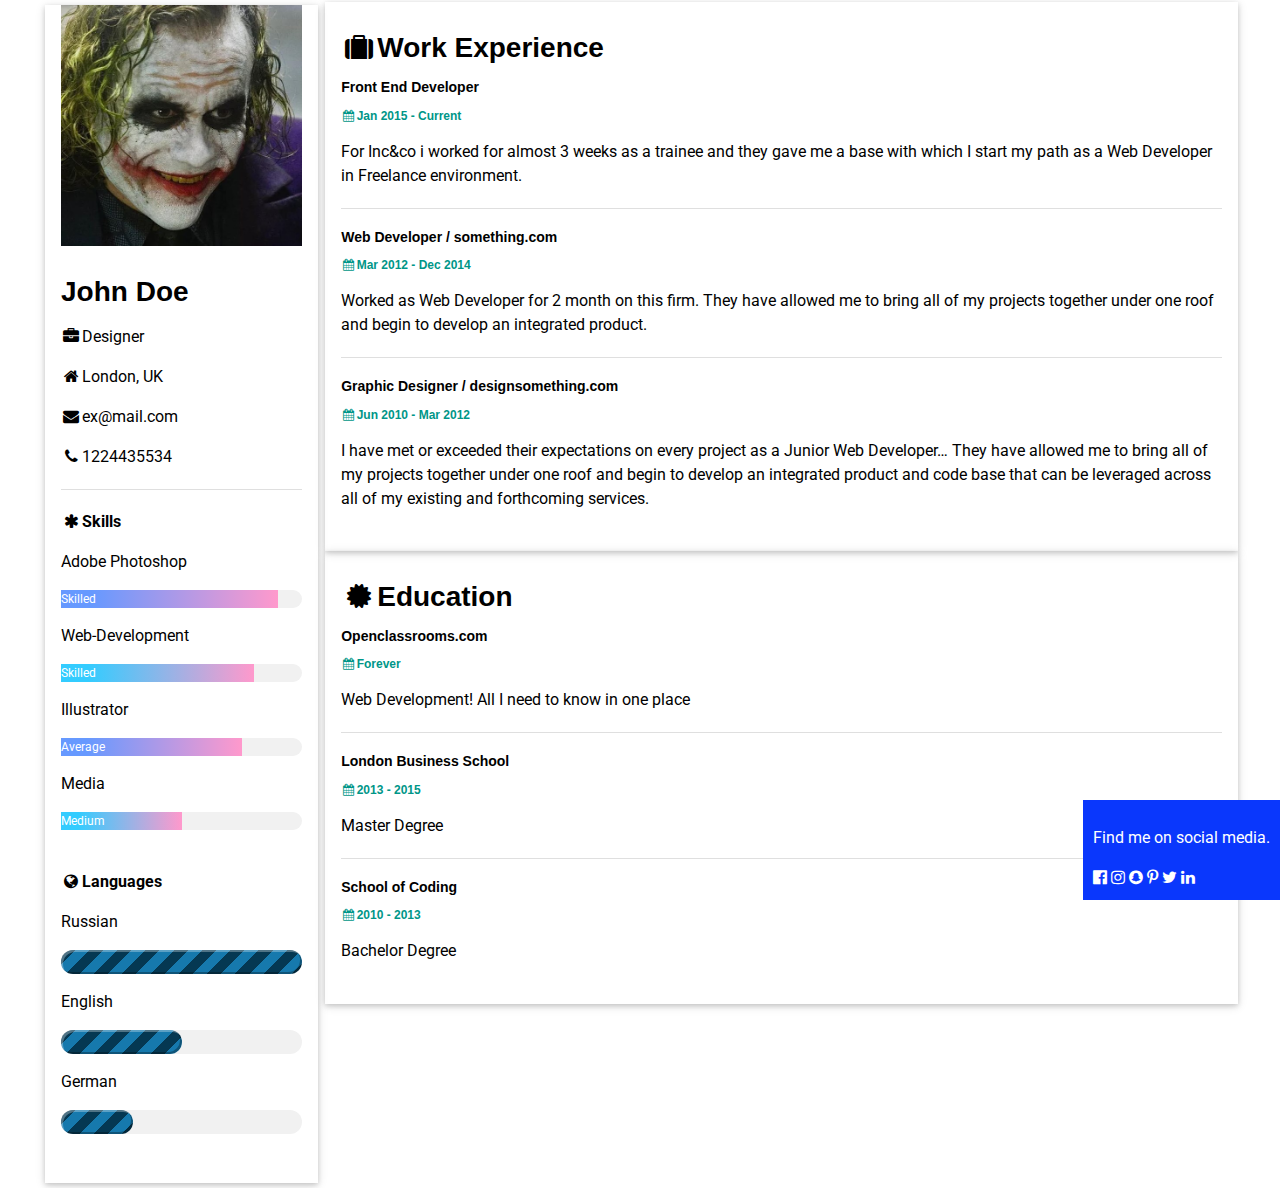
==== FirstPage.html @ 650e550b "222" ====
<!DOCTYPE html>
<html lang="en">
<html>
<head><title></title>
  <meta charset="UTF-8">
  <link href="https://fonts.googleapis.com/css?family=Roboto&display=swap" rel="stylesheet">    
  <link rel="stylesheet" href="Project3.css" type="text/css">
  <link rel="stylesheet" href="https://cdnjs.cloudflare.com/ajax/libs/font-awesome/4.7.0/css/font-awesome.min.css">
  <meta name="viewport" content="width=device-width, initial-scale=1">
</head>
<body class="Main-body">
  <section class="FiP-content">
    <div class="FiP-row-padding">
      <div class="FiP-third FiP-card">
        <article class="FiP-white">
          <div class="FiP-display-container">
            <img src="jokers-heathledger.jpg" alt="Avatar" class="FiP-image">
            <div class="FiP-display-bottomleft FiP-container">
              <h2>John Doe</h2>
            </div>
          </div>
          <div class="FiP-container">
            <p class="FiP-p"><i class="fa fa-briefcase fa-fw FiP-info"></i>Designer</p>
            <p class="FiP-p"><i class="fa fa-home fa-fw FiP-info"></i>London, UK</p>
            <p class="FiP-p"><i class="fa fa-envelope fa-fw FiP-info"></i>ex@mail.com</p>
            <p class="FiP-p"><i class="fa fa-phone fa-fw FiP-info"></i>1224435534</p>
            <hr>
            <p class="FiP-large"><b><i class="fa fa-asterisk fa-fw"></i>Skills</b></p>
            <p class="FiP-p">Adobe Photoshop</p>
            <div class="FiP-light-grey">
              <div class="FiP-container FiP-center1">Skilled</div>
            </div>
            <p class="FiP-p">Web-Development</p>
            <div class="FiP-light-grey">
              <div class="FiP-container FiP-center2">
                <div class="FiP-center FiP-text-white">Skilled</div>
              </div>
            </div>
            <p class="FiP-p">Illustrator</p>
            <div class="FiP-light-grey">
              <div class="FiP-container FiP-center3">Average</div>
            </div>
            <p class="FiP-p">Media</p>
            <div class="FiP-light-grey">
              <div class="FiP-container FiP-center4">Medium</div>
            </div>
            <br>
            <p class="FiP-p FiP-large FiP-text-theme"><b><i class="fa fa-globe fa-fw"></i>Languages</b></p>
            <p class="FiP-p">Russian</p>
            <div class="FiP-p FiP-light-grey">
              <div class="FiP-round-xlarge1"></div>
            </div>
            <p class="FiP-p">English</p>
            <div class="FiP-light-grey">
              <div class="FiP-round-xlarge2"></div>
            </div>
            <p class="FiP-p">German</p>
            <div class="FiP-light-grey">
              <div class="FiP-round-xlarge3"></div>
            </div>
            <br>
          </div>
        </article><br>
      </div>
      <article class="FiP-twothird">
        <div class="FiP-container FiP-card">
          <h2 class="FiP-text-grey "><i class="fa fa-suitcase fa-fw FiP-info"></i>Work Experience</h2>
          <div class="FiP-container">
            <h5 class="FiP-opacity"><b>Front End Developer</b></h5>
            <h6 class="FiP-text-teal"><i class="fa fa-calendar FiP-info"></i>Jan 2015 - <span class="FiP-tag">Current</span></h6>
            <p class="FiP-p">For Inc&co i worked for almost 3 weeks as a trainee and they gave me a base with which I start my path as a Web Developer in Freelance environment.</p>
            <hr>
          </div>
          <div class="FiP-container">
            <h5 class="FiP-opacity"><b>Web Developer / something.com</b></h5>
            <h6 class="FiP-text-teal"><i class="fa fa-calendar fa-fw FiP-info"></i>Mar 2012 - Dec 2014</h6>
            <p class="FiP-p">Worked as Web Developer for 2 month on this firm. They have allowed me to bring all of my projects together under one roof and begin to develop an integrated product.</p>
            <hr>
          </div>
          <div class="FiP-container">
            <h5 class="FiP-opacity"><b>Graphic Designer / designsomething.com</b></h5>
            <h6 class="FiP-text-teal"><i class="fa fa-calendar fa-fw FiP-info"></i>Jun 2010 - Mar 2012</h6>
            <p class="FiP-p">I have met or exceeded their expectations on every project as a Junior Web Developer… They have allowed me to bring all of my projects together under one roof and begin to develop an integrated product and code base that can be leveraged across all of my existing and forthcoming services.</p><br>
          </div>
        </div>
        <div class="FiP-container FiP-card FiP-white">
          <h2 class="FiP-text-grey"><i class="fa fa-certificate fa-fw FiP-info"></i>Education</h2>
          <div class="FiP-container">
            <h5 class="FiP-opacity"><b>Openclassrooms.com</b></h5>
            <h6 class="FiP-text-teal"><i class="fa fa-calendar fa-fw FiP-info"></i>Forever</h6>
            <p class="FiP-p">Web Development! All I need to know in one place</p>
            <hr>
          </div>
          <div class="FiP-container">
            <h5 class="FiP-opacity"><b>London Business School</b></h5>
            <h6 class="FiP-text-teal"><i class="fa fa-calendar fa-fw FiP-info"></i>2013 - 2015</h6>
            <p class="FiP-p">Master Degree</p>
            <hr>
          </div>
          <div class="FiP-container">
            <h5 class="FiP-opacity"><b>School of Coding</b></h5>
            <h6 class="FiP-text-teal"><i class="fa fa-calendar fa-fw FiP-info"></i>2010 - 2013</h6>
            <p class="FiP-p">Bachelor Degree</p><br>
          </div>
        </div>
      </article>
    </div>
  </section>
<footer class="FiP-SocialMedia" Id="FiP-BotSocial">
  
  <p class="FiP-p">Find me on social media.</p>
  <i class="fa fa-facebook-official FiP-hover-opacity"></i>
  <i class="fa fa-instagram FiP-hover-opacity"></i>
  <i class="fa fa-snapchat FiP-hover-opacity"></i>
  <i class="fa fa-pinterest-p FiP-hover-opacity"></i>
  <i class="fa fa-twitter FiP-hover-opacity"></i>
  <i class="fa fa-linkedin FiP-hover-opacity"></i>
  
</footer>
</body>
<script src="https://code.jquery.com/jquery-1.10.2.js" crossorigin="anonymous"></script>
<script type="text/javascript" src="Project3javascript.js"></script>
</html>
---- Project3.css ----
.Main-body {
  display: -webkit-box;
  display: -ms-flexbox;
  display: flex;
  font-family: 'Roboto', sans-serif;
  font-size: 1em;
  max-width: 1200px;
  height: 900px;
  margin: auto;
}

.StP-body {
  display: -webkit-box;
  display: -ms-flexbox;
  display: flex;
  font-family: 'Roboto', sans-serif;
  font-size: 1em;
  max-width: 1200px;
  max-height: 900px;
  height: auto;
  margin: auto;
}

.SeP-body {
  display: -webkit-box;
  display: -ms-flexbox;
  display: block;
  font-family: 'Roboto', sans-serif;
  font-size: 1em;
  max-width: 1200px;
  max-height: 900px;
  height: auto;
  margin: auto;
}

.FiP-twothird {
  margin: 2px;
  -webkit-box-shadow: 0 2px 5px 0 rgba(0, 0, 0, 0.16), 0 2px 10px 0 rgba(0, 0, 0, 0.12);
          box-shadow: 0 2px 5px 0 rgba(0, 0, 0, 0.16), 0 2px 10px 0 rgba(0, 0, 0, 0.12);
  -webkit-box-shadow: inherit;
          box-shadow: inherit;
  clear: both;
}

@-webkit-keyframes bouncy {
  0% {
    top: 0em;
  }
  40% {
    top: 0em;
  }
  43% {
    top: -0.9em;
  }
  46% {
    top: 0em;
  }
  48% {
    top: -0.4em;
  }
  50% {
    top: 0em;
  }
  100% {
    top: 0em;
  }
}

@keyframes bouncy {
  0% {
    top: 0em;
  }
  40% {
    top: 0em;
  }
  43% {
    top: -0.9em;
  }
  46% {
    top: 0em;
  }
  48% {
    top: -0.4em;
  }
  50% {
    top: 0em;
  }
  100% {
    top: 0em;
  }
}

#FirstPage {
  -webkit-animation-delay: 0.07s;
          animation-delay: 0.07s;
}

#SecondPage {
  -webkit-animation-delay: 0.14s;
          animation-delay: 0.14s;
}

#ThirdPage {
  -webkit-animation-delay: 0.21s;
          animation-delay: 0.21s;
}

#FourthPage {
  -webkit-animation-delay: 0.28s;
          animation-delay: 0.28s;
}

.StP-Bouncy {
  -webkit-animation: bouncy 5s infinite linear;
          animation: bouncy 5s infinite linear;
  position: relative;
}

.FiP-third {
  margin: 5px;
  -webkit-box-shadow: 0 2px 5px 0 rgba(0, 0, 0, 0.16), 0 2px 10px 0 rgba(0, 0, 0, 0.12);
          box-shadow: 0 2px 5px 0 rgba(0, 0, 0, 0.16), 0 2px 10px 0 rgba(0, 0, 0, 0.12);
  padding: 0 8px;
  float: left;
  width: auto;
  -webkit-box-shadow: inherit;
          box-shadow: inherit;
  color: #000;
  line-height: 1.5;
}

.FiP-info {
  width: 1.28571429em;
  text-align: center;
  display: inline-block;
  text-rendering: auto;
  -webkit-font-smoothing: antialiased;
}

.FiP-row-padding {
  display: -webkit-box;
  display: -ms-flexbox;
  display: flex;
}

.FiP-p {
  display: block;
  -webkit-margin-before: 1em;
          margin-block-start: 1em;
  -webkit-margin-after: 1em;
          margin-block-end: 1em;
  -webkit-margin-start: 0px;
          margin-inline-start: 0px;
  -webkit-margin-end: 0px;
          margin-inline-end: 0px;
}

.FiP-text-teal {
  color: #009688;
}

.FiP-light-grey {
  color: #000;
  background-color: #f1f1f1;
  font-size: 12px;
  border-radius: 16px;
}

.FiP-center1 {
  width: 90%;
  color: #fff;
  background: -webkit-gradient(linear, left top, right top, color-stop(14%, #6699ff), to(#ff99cc));
  background: linear-gradient(to right, #6699ff 14%, #ff99cc 100%);
}

.FiP-center2 {
  width: 80%;
  color: #fff;
  background: -webkit-gradient(linear, left top, right top, color-stop(14%, #33ccff), to(#ff99cc));
  background: linear-gradient(to right, #33ccff 14%, #ff99cc 100%);
}

.FiP-center3 {
  width: 75%;
  color: #fff;
  background: -webkit-gradient(linear, left top, right top, color-stop(14%, #6699ff), to(#ff99cc));
  background: linear-gradient(to right, #6699ff 14%, #ff99cc 100%);
}

.FiP-center4 {
  width: 50%;
  color: #fff;
  background: -webkit-gradient(linear, left top, right top, color-stop(14%, #33ccff), to(#ff99cc));
  background: linear-gradient(to right, #33ccff 14%, #ff99cc 100%);
}

span.FiP-Burger {
  font-size: 30px;
  cursor: pointer;
}

.FiP-round-xlarge1 {
  height: 24px;
  width: 100%;
  border-radius: 16px;
  -webkit-user-select: none;
  -moz-user-select: none;
  -ms-user-select: none;
  user-select: none;
  background: #053852 repeating-linear-gradient(135deg, #053852, #053852 10px, #1679ad 10px, #1679ad 20px, #053852 20px);
  -webkit-box-shadow: inset -2px -2px rgba(0, 0, 0, 0.3), inset 2px 2px rgba(255, 255, 255, 0.3);
  box-shadow: inset -2px -2px rgba(0, 0, 0, 0.3), inset 2px 2px rgba(255, 255, 255, 0.3);
  -webkit-transition: background-position 999999s, color 999999s, text-shadow 999999s;
  transition: background-position 999999s, color 999999s, text-shadow 999999s;
}

.FiP-round-xlarge1:enabled, .FiP-round-xlarge1:hover {
  text-shadow: #0175b1 -1px 1px, #0175b1 1px 1px, #0175b1 1px -1px, #0175b1 -1px -1px;
  background: #0175b1 repeating-linear-gradient(135deg, #0175b1, #0175b1 10px, #8fd2f5 10px, #8fd2f5 20px, #0175b1 20px) repeat;
  background-size: 1000% 100%;
}

.FiP-round-xlarge2 {
  height: 24px;
  width: 50%;
  border-radius: 16px;
  -webkit-user-select: none;
  -moz-user-select: none;
  -ms-user-select: none;
  user-select: none;
  background: #053852 repeating-linear-gradient(135deg, #053852, #053852 10px, #1679ad 10px, #1679ad 20px, #053852 20px);
  -webkit-box-shadow: inset -2px -2px rgba(0, 0, 0, 0.3), inset 2px 2px rgba(255, 255, 255, 0.3);
  box-shadow: inset -2px -2px rgba(0, 0, 0, 0.3), inset 2px 2px rgba(255, 255, 255, 0.3);
  -webkit-transition: background-position 999999s, color 999999s, text-shadow 999999s;
  transition: background-position 999999s, color 999999s, text-shadow 999999s;
}

.FiP-round-xlarge2:hover {
  text-shadow: #0175b1 -1px 1px, #0175b1 1px 1px, #0175b1 1px -1px, #0175b1 -1px -1px;
  background: #0175b1 repeating-linear-gradient(135deg, #0175b1, #0175b1 10px, #8fd2f5 10px, #8fd2f5 20px, #0175b1 20px) repeat;
  background-size: 1000% 100%;
}

.FiP-round-xlarge3 {
  height: 24px;
  width: 30%;
  border-radius: 16px;
  -webkit-user-select: none;
  -moz-user-select: none;
  -ms-user-select: none;
  user-select: none;
  background: #053852 repeating-linear-gradient(135deg, #053852, #053852 10px, #1679ad 10px, #1679ad 20px, #053852 20px);
  -webkit-box-shadow: inset -2px -2px rgba(0, 0, 0, 0.3), inset 2px 2px rgba(255, 255, 255, 0.3);
  box-shadow: inset -2px -2px rgba(0, 0, 0, 0.3), inset 2px 2px rgba(255, 255, 255, 0.3);
  -webkit-transition: background-position 999999s, color 999999s, text-shadow 999999s;
  transition: background-position 999999s, color 999999s, text-shadow 999999s;
}

.FiP-round-xlarge3:hover {
  text-shadow: #0175b1 -1px 1px, #0175b1 1px 1px, #0175b1 1px -1px, #0175b1 -1px -1px;
  background: #0175b1 repeating-linear-gradient(135deg, #0175b1, #0175b1 10px, #8fd2f5 10px, #8fd2f5 20px, #0175b1 20px) repeat;
  background-size: 1000% 100%;
}

.FiP-card {
  padding: 0.01em 16px;
  -webkit-box-shadow: 0 2px 5px 0 rgba(0, 0, 0, 0.16), 0 2px 10px 0 rgba(0, 0, 0, 0.12);
          box-shadow: 0 2px 5px 0 rgba(0, 0, 0, 0.16), 0 2px 10px 0 rgba(0, 0, 0, 0.12);
}

.FiP-image {
  width: 100%;
  vertical-align: middle;
  border-style: none;
  -webkit-box-sizing: inherit;
          box-sizing: inherit;
  color: #757575;
}

.FiP-SocialMedia {
  color: #fff;
  background-color: #0a37fc;
  -webkit-box-sizing: inherit;
          box-sizing: inherit;
  position: fixed;
  right: 0;
  bottom: 0;
  padding: 10px;
}

@-webkit-keyframes bouncing {
  0% {
    bottom: 0;
    -webkit-box-shadow: 0 0 5px rgba(0, 0, 0, 0.5);
    box-shadow: 0 0 5px rgba(0, 0, 0, 0.5);
  }
  100% {
    bottom: 50px;
    -webkit-box-shadow: 0 50px 50px rgba(0, 0, 0, 0.1);
    box-shadow: 0 50px 50px rgba(0, 0, 0, 0.1);
  }
}

@keyframes bouncing {
  0% {
    bottom: 0;
    -webkit-box-shadow: 0 0 5px rgba(0, 0, 0, 0.5);
    box-shadow: 0 0 5px rgba(0, 0, 0, 0.5);
  }
  100% {
    bottom: 50px;
    -webkit-box-shadow: 0 50px 50px rgba(0, 0, 0, 0.1);
    box-shadow: 0 50px 50px rgba(0, 0, 0, 0.1);
  }
}

a.StP-Button2 {
  position: relative;
  display: inline-block;
  font-size: 100%;
  font-weight: 700;
  color: #fff;
  text-shadow: #053852 -1px 1px, #053852 1px 1px, #053852 1px -1px, #053852 -1px -1px;
  text-decoration: none;
  -webkit-user-select: none;
  -moz-user-select: none;
  -ms-user-select: none;
  user-select: none;
  padding: .3em .7em;
  outline: none;
  border-radius: 7px;
  background: #053852 repeating-linear-gradient(135deg, #053852, #053852 10px, #1679ad 10px, #1679ad 20px, #053852 20px);
  -webkit-box-shadow: inset -2px -2px rgba(0, 0, 0, 0.3), inset 2px 2px rgba(255, 255, 255, 0.3);
  box-shadow: inset -2px -2px rgba(0, 0, 0, 0.3), inset 2px 2px rgba(255, 255, 255, 0.3);
  -webkit-transition: background-position 999999s, color 999999s, text-shadow 999999s;
  transition: background-position 999999s, color 999999s, text-shadow 999999s;
}

a.StP-Button2:hover, a.StP-Button2:focus {
  text-shadow: #0175b1 -1px 1px, #0175b1 1px 1px, #0175b1 1px -1px, #0175b1 -1px -1px;
  background: #0175b1 repeating-linear-gradient(135deg, #0175b1, #0175b1 10px, #8fd2f5 10px, #8fd2f5 20px, #0175b1 20px) no-repeat;
  background-size: 1000% 100%;
}

a.StP-Button2:hover {
  background-position: 0 0;
}

a.StP-Button2:focus {
  color: rgba(255, 255, 255, 0);
  text-shadow: rgba(1, 117, 177, 0) -1px 1px, rgba(1, 117, 177, 0) 1px 1px, rgba(1, 117, 177, 0) 1px -1px, rgba(1, 117, 177, 0) -1px -1px;
  background-position: 900% 0;
  -webkit-transition: background-position linear 600s, color .5s, text-shadow .5s;
  transition: background-position linear 600s, color .5s, text-shadow .5s;
}

a.StP-Button2:after {
  content: "Loading\2026";
  position: absolute;
  top: 0;
  left: 0;
  padding: .3em .7em;
  color: rgba(0, 0, 0, 0);
  text-shadow: none;
  -webkit-transition: 999999s;
  transition: 999999s;
}

a.StP-Button2:focus:after {
  color: #fff;
  text-shadow: #0175b1 -1px 1px, #0175b1 1px 1px, #0175b1 1px -1px, #0175b1 -1px -1px;
  -webkit-transition: .5s;
  transition: .5s;
}

.StP-SocialMedia {
  color: white;
}

.fa .StP-SocialMedia {
  color: white;
  background-color: white;
}

i.fa.StP-SocialMedia {
  padding-right: 10px;
  margin-left: 10px;
}

iframe.StP-IFrame {
  height: 100%;
  width: 100%;
  display: -webkit-box;
  display: -ms-flexbox;
  display: flex;
  margin: 0;
}

.StP-Iframesection {
  height: 100vh;
  -webkit-box-flex: 1;
      -ms-flex: 1;
          flex: 1;
}

.StP-ButtonNav {
  display: inline-block;
  padding: 0.7em 1.4em;
  margin: 0 0.3em 0.3em 0;
  border-radius: 0.15em;
  -webkit-box-sizing: border-box;
          box-sizing: border-box;
  text-decoration: none;
  font-family: 'Roboto',sans-serif;
  text-transform: uppercase;
  font-weight: 300;
  color: #FFFFFF;
  background-color: #3369ff;
  text-align: center;
  -webkit-box-shadow: inset 0 -0.6em 0 -0.35em rgba(0, 0, 0, 0.17);
          box-shadow: inset 0 -0.6em 0 -0.35em rgba(0, 0, 0, 0.17);
  text-align: center;
  position: relative;
}

.StP-ButtonNav:hover {
  background-color: green;
}

.StP-ButtonNav:hover a {
  display: block;
  color: black;
  text-align: center;
  padding: 14px 16px;
  text-decoration: none;
  margin: 0.4em auto;
}

.StP-ButtonNav:hover a:hover {
  background-color: #eceaea;
}

.StP-ButtonNav:hover a:active {
  top: 0;
}

.selectedbutton {
  background-color: green;
  font-size: 3rem;
  cursor: pointer;
  padding: 1.85rem 3rem;
  border-radius: 10rem;
  -webkit-transform: scale(1);
          transform: scale(1);
}

.selectedbutton:hover {
  -webkit-transform: scale(1.15);
          transform: scale(1.15);
}

.StP-Sidenav {
  height: 100%;
  width: 250px;
  position: fixed;
  z-index: 1;
  top: 0;
  left: -250px;
  background-color: #111;
  overflow-x: hidden;
  -webkit-transition: 0.5s;
  transition: 0.5s;
  padding-top: 60px;
}

.StP-Sidenav a {
  padding: 8px 8px 8px 32px;
  text-decoration: none;
  font-size: 25px;
  color: #ffffff;
  display: block;
  -webkit-transition: 0.3s;
  transition: 0.3s;
}

.StP-Sidenav a a:hover {
  color: #ffffff;
}

.StP-CloseBtn {
  position: absolute;
  top: 0;
  right: 25px;
  font-size: 36px;
  margin-left: 50px;
}

.FiP-CloseBtn {
  position: absolute;
  bottom: 150px;
  font-size: 36px;
  margin-left: 50px;
}

input[type=text], input[type=email], select, textarea {
  width: 100%;
  padding: 12px;
  border: 1px solid #ccc;
  border-radius: 4px;
  -webkit-box-sizing: border-box;
  box-sizing: border-box;
  margin-top: 6px;
  margin-bottom: 16px;
  resize: vertical;
}

input[type=submit] {
  background-color: #4CAF50;
  color: white;
  padding: 12px 20px;
  border: none;
  border-radius: 4px;
  cursor: pointer;
}

input[type=submit]:hover {
  background-color: #45a049;
}

#ThP-Container {
  border-radius: 5px;
  background-color: #f2f2f2;
  padding: 20px;
}

hr {
  border: 0;
  border-top: 1px solid #eee;
  margin: 20px 0;
}

.SeP-image {
  width: 143%;
  height: 460px;
}

img {
  vertical-align: middle;
}

a {
  color: inherit;
}

@media (max-width: 450px) {
  .FiP-image {
    width: 100%;
    height: auto;
  }
}

.Fhp-work-body {
  position: absolute;
  top: 0;
  bottom: 0;
  margin: auto;
  width: 100%;
  text-align: center;
  height: 30px;
  font-size: 17px;
  font-weight: 500;
}

.FhP-hover {
  transition: all .3s linear;
  -webkit-transition: all .3s linear;
  -moz-transition: all .3s linear;
  -o-transition: all .3s linear;
}

p {
  display: block;
  -webkit-margin-before: 1em;
          margin-block-start: 1em;
  -webkit-margin-after: 1em;
          margin-block-end: 1em;
  -webkit-margin-start: 0px;
          margin-inline-start: 0px;
  -webkit-margin-end: 0px;
          margin-inline-end: 0px;
}

#portfolio {
  padding: 100px 0px;
  background: #f4faff;
}

#portfolio h3 {
  text-align: center;
  font-size: 40px;
  color: #091520;
  font-weight: 500;
  margin-bottom: 60px;
}

#portfolio h3 span {
  color: #7e6cff;
  font-weight: 300;
  letter-spacing: -5px;
  margin-right: 20px;
  display: inline-block;
  transition: none;
  -webkit-transition: none;
  -moz-transition: none;
  -o-transition: none;
}

#portfolio h3 a {
  color: #fff;
  background: #091520;
  border: 0;
  text-transform: uppercase;
  padding: 17px 29px;
  font-size: 14px;
  cursor: pointer;
  letter-spacing: 0.9px;
  margin-top: 18px;
  display: inline-block;
  font-weight: 300;
  margin-left: 29px;
  position: Relative;
  top: -8px;
}

#portfolio h3 a:hover {
  background: #3a3a3a;
}

#portfolio .items {
  font-size: 0;
}

#portfolio .items .work-item {
  display: inline-block;
  width: 25%;
  margin-bottom: 20px;
}

#portfolio .items .work-item .FhP-work-body {
  padding: 10px;
}

#portfolio .items .work-item .FhP-work-body .title {
  font-size: 24px;
  color: #08141f;
}

#portfolio .items .work-item .FhP-work-body .title span {
  background: #25459a;
  height: 2px;
  width: 18px;
  display: inline-block;
  position: relative;
  top: 1px;
}

#portfolio .items .work-item .FhP-work-body .image {
  background: #f7f7f7;
  width: 100%;
  height: 292px;
  position: relative;
  overflow: hidden;
}

#portfolio .items .work-item .FhP-work-body .image img {
  position: absolute;
  max-height: 100%;
  max-width: 100%;
  left: 0px;
  right: -50px;
  margin: auto;
  top: 0px;
  bottom: 0px;
  z-index: 0;
  width: auto;
}

#portfolio .items .work-item .FhP-work-body .image .hover {
  position: absolute;
  width: 100%;
  height: 100%;
  background: rgba(19, 28, 144, 0.85);
  color: #fff;
  opacity: 0;
}

#portfolio .items .work-item .FhP-work-body .image:hover .hover {
  opacity: 1;
}

#portfolio .items .work-item .FhP-work-body .image .hover .link {
  position: absolute;
  top: 0;
  bottom: 0;
  margin: auto;
  width: 100%;
  text-align: center;
  height: 30px;
  font-size: 17px;
  font-weight: 500;
}

#portfolio .items .work-item .FhP-work-body .image.mobile img {
  right: 0;
  max-height: 85%;
}

#portfolio .items .work-item .FhP-work-body .image.tablet img {
  right: 0;
  max-height: 85%;
  max-width: 92%;
}

#portfolio .more {
  color: #7e6cff;
  background: #fff;
  border: 0;
  text-transform: uppercase;
  padding: 17px 29px;
  font-size: 14px;
  cursor: pointer;
  letter-spacing: 0.9px;
  margin-top: 18px;
  display: inline-block;
  -webkit-box-shadow: 16px 15px 60px -5px #c5c5c5;
  box-shadow: 16px 15px 60px -5px #c5c5c5;
  margin: auto;
  display: block;
  margin-top: 44px;
}

#portfolio .more:hover {
  background: #fafafa;
}

#portfolio .items .work-item.cartoonz .FhP-work-body span {
  background: #fa0004;
}

#portfolio .items .work-item.cartoonz .FhP-work-body .image {
  background: #182833;
}

#portfolio .items .work-item.cartoonz .FhP-work-body .image .hover {
  background: rgba(19, 19, 19, 0.85);
}

#portfolio .items .work-item.kingston .FhP-work-body span {
  background: #ed7202;
}

#portfolio .items .work-item.kingston .FhP-work-body .image {
  background: #ffffff;
}

#portfolio .items .work-item.kingston .FhP-work-body .image .hover {
  background: rgba(233, 166, 20, 0.85);
}

#portfolio .items .work-item.angel .FhP-work-body span {
  background: #005c9e;
}

#portfolio .items .work-item.angel .FhP-work-body .image {
  background: #ffffff;
}

#portfolio .items .work-item.angel .FhP-work-body .image .hover {
  background: rgba(0, 92, 158, 0.85);
}

#portfolio .items .work-item.futwiz .FhP-work-body span {
  background: #8bbe0b;
}

#portfolio .items .work-item.futwiz .FhP-work-body .image {
  background: #1a1717;
}

#portfolio .items .work-item.futwiz .FhP-work-body .image .hover {
  background: rgba(139, 190, 11, 0.85);
}

#portfolio .items .work-item.tag .FhP-work-body span {
  background: #f42e8e;
}

#portfolio .items .work-item.tag .FhP-work-body .image {
  background: #272727;
}

#portfolio .items .work-item.tag .FhP-work-body .image .hover {
  background: rgba(244, 46, 142, 0.85);
}

#portfolio .items .work-item.modelshop .FhP-work-body span {
  background: #26d8bf;
}

#portfolio .items .work-item.modelshop .FhP-work-body .image {
  background: #111527;
}

#portfolio .items .work-item.modelshop .FhP-work-body .image .hover {
  background: rgba(38, 216, 191, 0.85);
}

#portfolio .items .work-item.inovo .FhP-work-body span {
  background: #26d8bf;
}

#portfolio .items .work-item.inovo .FhP-work-body .image {
  background: #e7e7e7;
}

#portfolio .items .work-item.sh .FhP-work-body span {
  background: #F5A422;
}

#portfolio .items .work-item.sh .FhP-work-body .image {
  background: #edf4f9;
}

#portfolio .items .work-item.sh .FhP-work-body .image .hover {
  background: rgba(245, 164, 34, 0.85);
}

#portfolio .items .work-item.taj .FhP-work-body span {
  background: #e5151b;
}

#portfolio .items .work-item.taj .FhP-work-body .image {
  background: #fff;
}

#portfolio .items .work-item.taj .FhP-work-body .image .hover {
  background: rgba(229, 21, 27, 0.85);
}

#portfolio .items .work-item.certes .FhP-work-body span {
  background: #106c92;
}

#portfolio .items .work-item.certes .FhP-work-body .image {
  background: #fff;
}

#portfolio .items .work-item.certes .FhP-work-body .image .hover {
  background: rgba(16, 108, 146, 0.85);
}

#portfolio .items .work-item.pp .FhP-work-body span {
  background: #7D1228;
}

#portfolio .items .work-item.pp .FhP-work-body .image {
  background: #e4dcd2;
}

#portfolio .items .work-item.pp .FhP-work-body .image .hover {
  background: rgba(125, 18, 40, 0.85);
}

#portfolio .items .work-item.pyramid .FhP-work-body span {
  background: #00ADEF;
}

#portfolio .items .work-item.pyramid .FhP-work-body .image {
  background: #fff;
}

#portfolio .items .work-item.pyramid .FhP-work-body .image .hover {
  background: rgba(0, 173, 239, 0.85);
}

#portfolio .items .work-item.garden .FhP-work-body span {
  background: #136A2F;
}

#portfolio .items .work-item.garden .FhP-work-body .image {
  background: #b1b1b1;
}

#portfolio .items .work-item.garden .FhP-work-body .image .hover {
  background: rgba(19, 106, 47, 0.85);
}

#portfolio .items .work-item.pc .FhP-work-body span {
  background: #FE575C;
}

#portfolio .items .work-item.pc .FhP-work-body .image {
  background: #fff;
}

#portfolio .items .work-item.pc .FhP-work-body .image .hover {
  background: rgba(254, 87, 92, 0.85);
}

#portfolio .items .work-item.carshield .FhP-work-body span {
  background: #55BE69;
}

#portfolio .items .work-item.carshield .FhP-work-body .image {
  background: #fff;
}

#portfolio .items .work-item.carshield .FhP-work-body .image .hover {
  background: rgba(85, 190, 105, 0.85);
}

#portfolio .items .work-item.nmible .FhP-work-body span {
  background: #1da782;
}

#portfolio .items .work-item.nmible .FhP-work-body .image {
  background: #e8fafc;
}

#portfolio .items .work-item.nmible .FhP-work-body .image .hover {
  background: rgba(31, 153, 111, 0.85);
}

#portfolio .items .work-item.idol .FhP-work-body span {
  background: #562576;
}

#portfolio .items .work-item.idol .FhP-work-body .image {
  background: #f5f5ff;
}

#portfolio .items .work-item.idol .FhP-work-body .image .hover {
  background: rgba(59, 19, 87, 0.85);
}

#portfolio .items .work-item.givaway .FhP-work-body span {
  background: #000;
}

#portfolio .items .work-item.givaway .FhP-work-body .image {
  background: #f9f9f9;
}

#portfolio .items .work-item.givaway .FhP-work-body .image .hover {
  background: rgba(0, 0, 0, 0.75);
}

#portfolio .items .work-item.mis .FhP-work-body span {
  background: #f0e011;
}

#portfolio .items .work-item.mis .FhP-work-body .image {
  background: #f9f9f9;
}

#portfolio .items .work-item.mis .FhP-work-body .image .hover {
  background: rgba(0, 12, 42, 0.68);
}

.wrap {
  width: 95%;
  max-width: 1250px;
  margin: auto;
}

@media (max-width: 1300px) {
  #portfolio .items .work-item .body .title {
    font-size: 20px;
  }
}

@media (max-width: 1180px) {
  #services .items .item {
    width: 50%;
  }
  #portfolio .items .work-item {
    width: 33%;
  }
  #portfolio .items .work-item:last-child {
    display: none;
  }
}

@media (max-width: 920px) {
  #portfolio h3 a {
    display: block;
    width: 199px;
    margin: auto;
    margin-top: 28px;
  }
  #portfolio .items .work-item {
    width: 50%;
  }
  #portfolio .items .work-item:last-child {
    display: inline-block;
  }
}

@media (max-width: 620px) {
  #portfolio h3 {
    font-size: 28px;
  }
  .FiP-row-padding {
    display: -webkit-box;
    display: -ms-flexbox;
    display: flex;
    -webkit-box-orient: vertical;
    -webkit-box-direction: normal;
        -ms-flex-direction: column;
            flex-direction: column;
  }
  #portfolio .items .work-item .body .image {
    height: 250px;
  }
}

@media (max-width: 538px) {
  #portfolio .items .work-item .body .title {
    font-size: 15px;
  }
  #portfolio .items .work-item .body .title span {
    width: 12px;
  }
  #portfolio .items .work-item .body .image {
    height: 218px;
  }
}

@media (max-width: 460px) {
  #portfolio .items .work-item {
    width: 100%;
  }
  #portfolio .items .work-item .body .title {
    font-size: 22px;
  }
  #portfolio .items .work-item .body .image {
    height: 302px;
  }
}

@media (max-width: 580px) {
  #services .items .item .body h2 {
    font-size: 22px;
  }
  #portfolio h3 {
    font-size: 25px;
  }
}

.fa {
  display: inline-block;
  font: normal normal normal 14px/1 FontAwesome;
  font-size: inherit;
  text-rendering: auto;
  -webkit-font-smoothing: antialiased;
  -moz-osx-font-smoothing: grayscale;
  -webkit-transform: translate(0, 0);
          transform: translate(0, 0);
}

.fa-2x {
  font-size: 2em;
}

.fa-fw {
  width: 1.28571429em;
  text-align: center;
}

.fa-inverse {
  color: #fff;
}

body, button {
  margin: 0;
}

.fa-twitter:before {
  content: "\f099";
}

.fa-twitter-square:before {
  content: "\f081";
}

.fa-linkedin:before {
  content: "\f0e1";
}

.fa-linkedin-square:before {
  content: "\f08c";
}

.fa-facebook-f:before, .fa-facebook:before {
  content: "\f09a";
}

.fa-facebook-square:before {
  content: "\f082";
}

.fa-slideshare:before {
  content: "\f1e7";
}

.fa-sliders:before {
  content: "\f1de";
}

.fa-git-square:before {
  content: "\f1d2";
}

.fa-gittip:before, .fa-gratipay:before {
  content: "\f184";
}

.fa-github-alt:before {
  content: "\f113";
}

.fa-github:before {
  content: "\f09b";
}

.fa-github-square:before {
  content: "\f092";
}

.fa-git:before {
  content: "\f1d3";
}

.fa-envelope-square:before {
  content: "\f199";
}

.fa-envelope:before {
  content: "\f0e0";
}

.fa-envelope-o:before {
  content: "\f003";
}

button, input, select, textarea {
  font-family: inherit;
  font-size: 100%;
}

img {
  max-width: 100%;
}

svg {
  max-height: 100%;
}

body {
  font-family: helvetica neue,Helvetica,sans-serif;
  line-height: 1.5;
  font-size: 100%;
}

h1, h2, h3, h4, h5, h6 {
  font-family: helvetica neue,Helvetica,sans-serif;
  font-weight: 700;
  line-height: 1.25;
  margin-top: 1em;
  margin-bottom: .5em;
}

p {
  font-size: 1rem;
  margin-top: 0;
  margin-bottom: 1rem;
}

h1, .h1 {
  font-size: 2rem;
}

h2, .h2 {
  font-size: 1.5rem;
}

h3, .h3 {
  font-size: 1.25rem;
}

h4, .h4 {
  font-size: 1rem;
}

h5, .h5 {
  font-size: .875rem;
}

h6, .h6 {
  font-size: .75rem;
}

.list-reset {
  list-style: none;
  padding-left: 0;
}

.inline {
  display: inline;
}

.block {
  display: block;
}

.inline-block {
  display: inline-block;
}

.clearfix:before, .clearfix:after {
  content: " ";
  display: table;
}

.clearfix:after {
  clear: both;
}

.half-width {
  width: 50%;
}

.full-width {
  width: 100%;
}

.bold {
  font-weight: 700;
}

.regular {
  font-weight: 400;
}

.italic {
  font-style: italic;
}

.caps {
  text-transform: uppercase;
  letter-spacing: .2em;
}

.left-align {
  text-align: left;
}

.center {
  text-align: center;
}

.right-align {
  text-align: right;
}

.justify {
  text-align: justify;
}

.nowrap {
  white-space: nowrap;
}

.mxn2 {
  margin-left: -1rem;
  margin-right: -1rem;
}

.mx-auto {
  margin-left: auto;
  margin-right: auto;
}

.p1 {
  padding: .5rem;
}

.py1 {
  padding-top: .5rem;
  padding-bottom: .5rem;
}

.px1 {
  padding-left: .5rem;
  padding-right: .5rem;
}

.p2 {
  padding: 1rem;
}

.py2 {
  padding-top: 1rem;
  padding-bottom: 1rem;
}

.px2 {
  padding-left: 1rem;
  padding-right: 1rem;
}

.p3 {
  padding: 2rem;
}

.py3 {
  padding-top: 2rem;
  padding-bottom: 2rem;
}

.px3 {
  padding-left: 2rem;
  padding-right: 2rem;
}

.p4 {
  padding: 4rem;
}

.py4 {
  padding-top: 4rem;
  padding-bottom: 4rem;
}

.px4 {
  padding-left: 4rem;
  padding-right: 4rem;
}

.sm-show, .md-show, .lg-show {
  display: none !important;
}

.display-none {
  display: none;
}

.hide {
  position: absolute !important;
  height: 1px;
  width: 1px;
  overflow: hidden;
  clip: rect(1px, 1px, 1px, 1px);
}

.relative {
  position: relative;
}

.absolute {
  position: absolute;
}

.fixed {
  position: fixed;
}

.top-0 {
  top: 0;
}

.right-0 {
  right: 0;
}

.bottom-0 {
  bottom: 0;
}

.left-0 {
  left: 0;
}

.container {
  max-width: 64em;
  margin-left: auto;
  margin-right: auto;
}

.col {
  float: left;
  -webkit-box-sizing: border-box;
          box-sizing: border-box;
}

@media (min-width: 40em) {
  .sm-col {
    float: left;
    -webkit-box-sizing: border-box;
            box-sizing: border-box;
  }
  .sm-col-3 {
    width: 25%;
  }
  .sm-col-9 {
    width: 75%;
  }
}

a {
  color: #0074d9;
  text-decoration: none;
}

a:hover {
  text-decoration: underline;
}

pre, code {
  background-color: transparent;
  border-radius: 3px;
}

hr {
  border: 0;
  border-bottom-style: solid;
  border-bottom-width: 1px;
  border-bottom-color: rgba(0, 0, 0, 0.125);
}

.bg-cover {
  background-size: cover;
}

.border {
  border-style: solid;
  border-width: 1px;
  border-color: rgba(0, 0, 0, 0.125);
}

.border-top {
  border-top-style: solid;
  border-top-width: 1px;
  border-top-color: rgba(0, 0, 0, 0.125);
}

.border-right {
  border-right-style: solid;
  border-right-width: 1px;
  border-right-color: rgba(0, 0, 0, 0.125);
}

.border-bottom {
  border-bottom-style: solid;
  border-bottom-width: 1px;
  border-bottom-color: rgba(0, 0, 0, 0.125);
}

.border-left {
  border-left-style: solid;
  border-left-width: 1px;
  border-left-color: rgba(0, 0, 0, 0.125);
}

.rounded {
  border-radius: 3px;
}

.circle {
  border-radius: 50%;
}

.rounded-top {
  border-radius: 3px 3px 0 0;
}

.rounded-right {
  border-radius: 0 3px 3px 0;
}

.rounded-bottom {
  border-radius: 0 0 3px 3px;
}

.rounded-left {
  border-radius: 3px 0 0 3px;
}

.not-rounded {
  border-radius: 0;
}

.black, .dark-gray {
  color: #111;
}

.gray, .mid-gray {
  color: #aaa;
}

.silver, .light-gray {
  color: #ddd;
}

.muted {
  opacity: .5;
}

html {
  position: relative;
  min-height: 100%;
}

body {
  margin-bottom: 40px;
}

.tight-line-height {
  line-height: 1.35rem;
}

a {
  color: #0096cc;
  text-decoration: none;
}

a:hover, a h1:hover, a h2:hover, a h3:hover, a h4:hover, a h5:hover, a h6:hover, .link-hover-color {
  color: #007199;
  text-decoration: none;
}

a img {
  border: none;
}

.hover-background:hover {
  background-color: #007199;
}

h1, .h1 {
  font-size: 2.5rem;
}

h2, .h2 {
  font-size: 1.75rem;
}

h3, .h3 {
  font-size: 1.5rem;
}

h4, .h4 {
  font-size: 1.25rem;
}

h5, .h5 {
  font-size: .875rem;
}

h6, .h6 {
  font-size: .75rem;
}

.header-color {
  color: #3a4145;
}

.body-color {
  color: #2e2e2e;
}

.page-title {
  font-size: 3rem;
}

.container {
  max-width: 38em;
}

li {
  margin: .4em 0;
}

.shadow {
  -webkit-box-shadow: 3px 3px 10px 0 rgba(128, 128, 128, 0.4);
          box-shadow: 3px 3px 10px 0 rgba(128, 128, 128, 0.4);
}

.no-line-height {
  line-height: 0;
}

figure {
  margin: 1rem 0;
  padding: 0;
}

figcaption {
  text-align: center;
  font-size: .75rem;
  margin-top: -.4rem;
  line-height: 1.2rem;
}

a .circle:hover {
  border-color: gray;
}

.valign-top {
  vertical-align: top;
}

.valign-middle {
  vertical-align: middle;
}

.valign-bottom {
  vertical-align: bottom;
}

.bg-splash-gray {
  background-color: #f5f8fa;
}

.button-height {
  line-height: 2.125rem;
}

code, tt {
  padding: 1px 3px;
  font-family: Inconsolata,monospace,sans-serif;
  font-size: .85em;
  white-space: pre-wrap;
  border: #e3edf3 1px solid;
  background: #f7fafb;
  border-radius: 2px;
}

pre {
  -webkit-box-sizing: border-box;
          box-sizing: border-box;
  margin: 0 0 1.75em;
  border: #e3edf3 1px solid;
  width: 100%;
  padding: 10px;
  font-family: Inconsolata,monospace,sans-serif;
  font-size: .9em;
  white-space: pre;
  overflow: auto;
  background: #f7fafb;
  border-radius: 3px;
}

pre code, tt {
  font-size: inherit;
  white-space: -moz-pre;
  white-space: pre;
  background: 0 0;
  border: none;
  padding: 0;
}

.screencast-wrapper {
  width: 89%;
  padding-bottom: 452px;
}

.lazyload {
  opacity: 0;
}

.lazyloading {
  opacity: 1;
  -webkit-transition: opacity 300ms;
  transition: opacity 300ms;
  background: #f7f7f7 url(/assets/img/icons/ajax-loader.gif) no-repeat center;
  min-height: 60px;
  min-width: 60px;
}

.circle-line:after {
  display: block;
  content: "";
  width: .5rem;
  height: .5rem;
  border: #e7eef2 .1rem solid;
  position: relative;
  top: 2.3rem;
  left: 50%;
  margin-left: -.25rem;
  background: #fff;
  border-radius: 100%;
  -webkit-box-shadow: #fff 0 0 0 5px;
          box-shadow: #fff 0 0 0 5px;
}

.circle-line-image {
  line-height: 0;
}

.circle-line-image img {
  width: 68px;
  height: 68px;
  padding: 5px;
}

.circle-line-image:after {
  display: block;
  content: "";
  border-bottom: #e7eef2 1px solid;
  position: relative;
  top: -40px;
  z-index: -100;
}

.light-inset-shadow {
  -webkit-box-shadow: inset 1px 1px 0 rgba(0, 0, 0, 0.1), inset -1px -1px 0 rgba(0, 0, 0, 0.07);
  box-shadow: inset 1px 1px 0 rgba(0, 0, 0, 0.1), inset -1px -1px 0 rgba(0, 0, 0, 0.07);
}

.clear-both {
  clear: both;
}

.square-100 {
  width: 100px;
  height: 100px;
}

.max-height-120 {
  max-height: 120px;
}

.width-120 {
  width: 120px;
}
/*# sourceMappingURL=Project3.css.map */
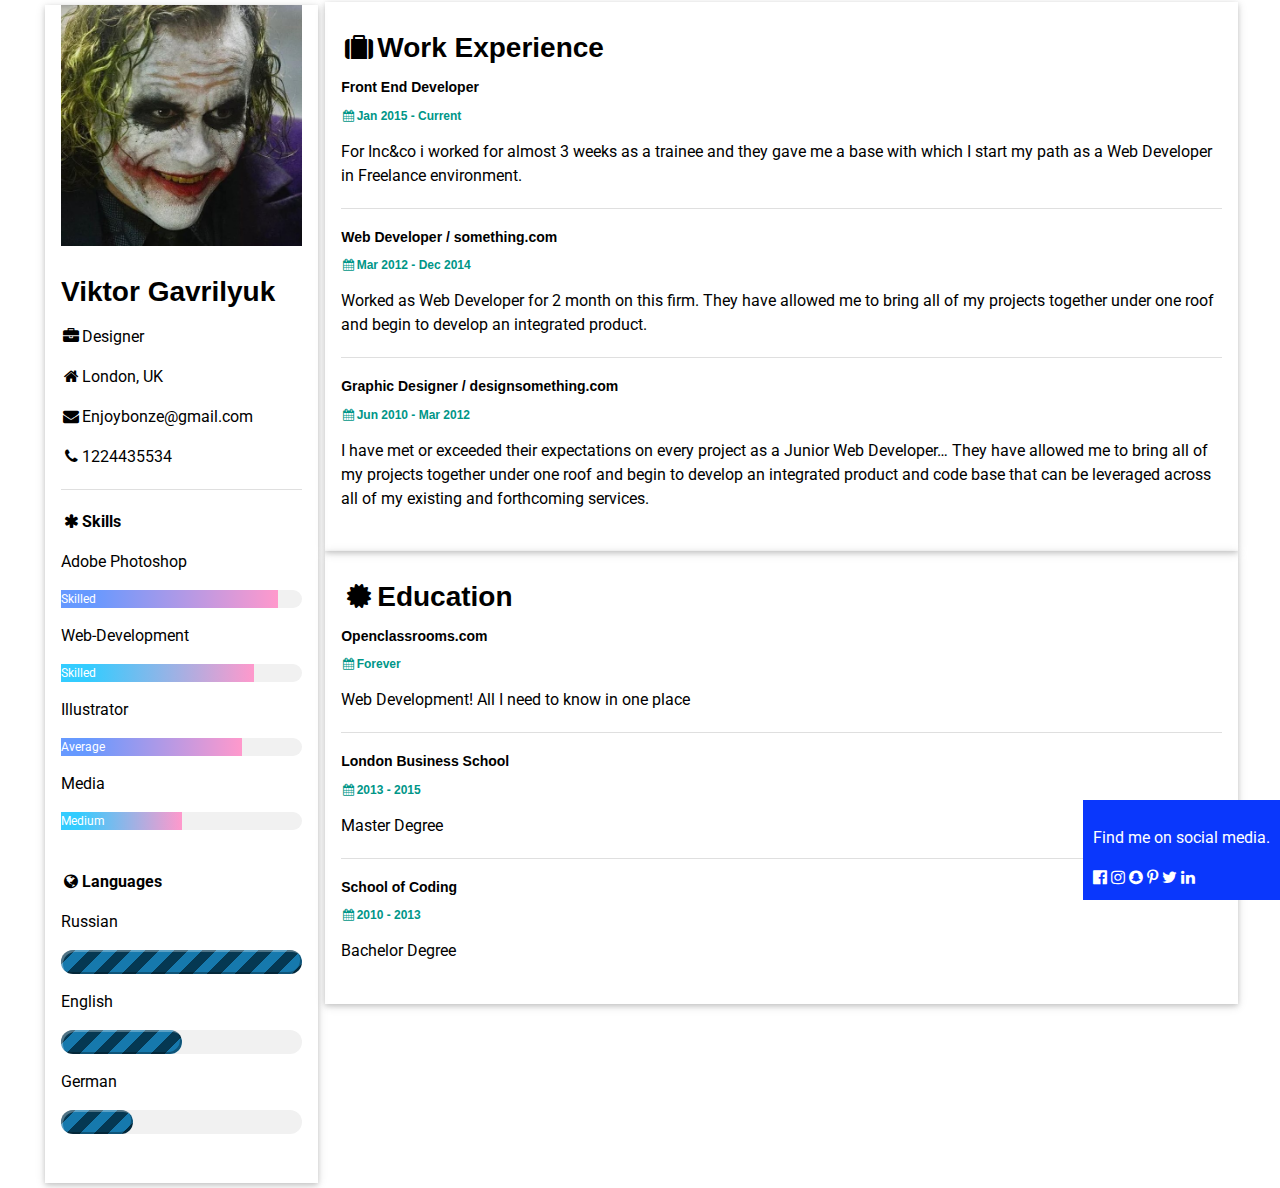
==== commit 3c4e7285: "23" ====
--- a/FirstPage.html
+++ b/FirstPage.html
@@ -1,7 +1,8 @@
 <!DOCTYPE html>
 <html lang="en">
 <html>
-<head><title></title>
+<head>
+  <title>Resume</title>
   <meta charset="UTF-8">
   <link href="https://fonts.googleapis.com/css?family=Roboto&display=swap" rel="stylesheet">    
   <link rel="stylesheet" href="Project3.css" type="text/css">
@@ -15,34 +16,34 @@
         <article class="FiP-white">
           <div class="FiP-display-container">
             <img src="jokers-heathledger.jpg" alt="Avatar" class="FiP-image">
-            <div class="FiP-display-bottomleft FiP-container">
-              <h2>John Doe</h2>
+            <div class="FiP-display-bottomleft">
+              <h2>Viktor Gavrilyuk</h2>
             </div>
           </div>
-          <div class="FiP-container">
+          <section>
             <p class="FiP-p"><i class="fa fa-briefcase fa-fw FiP-info"></i>Designer</p>
             <p class="FiP-p"><i class="fa fa-home fa-fw FiP-info"></i>London, UK</p>
-            <p class="FiP-p"><i class="fa fa-envelope fa-fw FiP-info"></i>ex@mail.com</p>
+            <p class="FiP-p"><i class="fa fa-envelope fa-fw FiP-info"></i>Enjoybonze@gmail.com</p>
             <p class="FiP-p"><i class="fa fa-phone fa-fw FiP-info"></i>1224435534</p>
             <hr>
             <p class="FiP-large"><b><i class="fa fa-asterisk fa-fw"></i>Skills</b></p>
             <p class="FiP-p">Adobe Photoshop</p>
             <div class="FiP-light-grey">
-              <div class="FiP-container FiP-center1">Skilled</div>
+              <div class="FiP-center1">Skilled</div>
             </div>
             <p class="FiP-p">Web-Development</p>
             <div class="FiP-light-grey">
-              <div class="FiP-container FiP-center2">
-                <div class="FiP-center FiP-text-white">Skilled</div>
+              <div class="FiP-center2">
+                <div class="FiP-text-white">Skilled</div>
               </div>
             </div>
             <p class="FiP-p">Illustrator</p>
             <div class="FiP-light-grey">
-              <div class="FiP-container FiP-center3">Average</div>
+              <div class="FiP-center3">Average</div>
             </div>
             <p class="FiP-p">Media</p>
             <div class="FiP-light-grey">
-              <div class="FiP-container FiP-center4">Medium</div>
+              <div class="FiP-center4">Medium</div>
             </div>
             <br>
             <p class="FiP-p FiP-large FiP-text-theme"><b><i class="fa fa-globe fa-fw"></i>Languages</b></p>
@@ -59,7 +60,7 @@
               <div class="FiP-round-xlarge3"></div>
             </div>
             <br>
-          </div>
+          </section>
         </article><br>
       </div>
       <article class="FiP-twothird">
@@ -106,17 +107,15 @@
       </article>
     </div>
   </section>
-<footer class="FiP-SocialMedia" Id="FiP-BotSocial">
-  
-  <p class="FiP-p">Find me on social media.</p>
-  <i class="fa fa-facebook-official FiP-hover-opacity"></i>
-  <i class="fa fa-instagram FiP-hover-opacity"></i>
-  <i class="fa fa-snapchat FiP-hover-opacity"></i>
-  <i class="fa fa-pinterest-p FiP-hover-opacity"></i>
-  <i class="fa fa-twitter FiP-hover-opacity"></i>
-  <i class="fa fa-linkedin FiP-hover-opacity"></i>
-  
-</footer>
+  <footer class="FiP-SocialMedia" Id="FiP-BotSocial">
+    <p class="FiP-p">Find me on social media.</p>
+    <i class="fa fa-facebook-official FiP-hover-opacity"></i>
+    <i class="fa fa-instagram FiP-hover-opacity"></i>
+    <i class="fa fa-snapchat FiP-hover-opacity"></i>
+    <i class="fa fa-pinterest-p FiP-hover-opacity"></i>
+    <i class="fa fa-twitter FiP-hover-opacity"></i>
+    <i class="fa fa-linkedin FiP-hover-opacity"></i>
+  </footer>
 </body>
 <script src="https://code.jquery.com/jquery-1.10.2.js" crossorigin="anonymous"></script>
 <script type="text/javascript" src="Project3javascript.js"></script>
--- a/Project3.css
+++ b/Project3.css
@@ -1,3 +1,87 @@
+.StP-ButtonNav {
+  display: inline-block;
+  padding: 0.7em 1.4em;
+  margin: 0 0.3em 0.3em 0;
+  border-radius: 0.15em;
+  -webkit-box-sizing: border-box;
+          box-sizing: border-box;
+  text-decoration: none;
+  font-family: 'Roboto',sans-serif;
+  text-transform: uppercase;
+  font-weight: 300;
+  color: #FFFFFF;
+  background-color: #3369ff;
+  text-align: center;
+  -webkit-box-shadow: inset 0 -0.6em 0 -0.35em rgba(0, 0, 0, 0.17);
+          box-shadow: inset 0 -0.6em 0 -0.35em rgba(0, 0, 0, 0.17);
+  text-align: center;
+  position: relative;
+}
+
+.StP-ButtonNav:hover {
+  background-color: green;
+}
+
+.StP-ButtonNav:hover a {
+  display: block;
+  color: black;
+  text-align: center;
+  padding: 14px 16px;
+  text-decoration: none;
+  margin: 0.4em auto;
+}
+
+.StP-ButtonNav:hover a:hover {
+  background-color: #eceaea;
+}
+
+.StP-ButtonNav:hover a:active {
+  top: 0;
+}
+
+.selectedbutton {
+  background-color: green;
+  font-size: 3rem;
+  cursor: pointer;
+  padding: 1.85rem 3rem;
+  border-radius: 10rem;
+  -webkit-transform: scale(1);
+          transform: scale(1);
+}
+
+.selectedbutton:hover {
+  -webkit-transform: scale(1.15);
+          transform: scale(1.15);
+}
+
+.StP-Sidenav {
+  height: 100%;
+  width: 250px;
+  position: fixed;
+  z-index: 1;
+  top: 0;
+  left: -250px;
+  background-color: #111;
+  overflow-x: hidden;
+  -webkit-transition: 0.5s;
+  transition: 0.5s;
+  padding-top: 60px;
+}
+
+.StP-Sidenav a {
+  padding: 8px 8px 8px 32px;
+  text-decoration: none;
+  font-size: 25px;
+  color: #ffffff;
+  display: block;
+  -webkit-transition: 0.3s;
+  transition: 0.3s;
+}
+
+.StP-Sidenav a a:hover {
+  color: #ffffff;
+}
+
 .Main-body {
   display: -webkit-box;
   display: -ms-flexbox;
@@ -118,13 +202,8 @@
 
 .FiP-third {
   margin: 5px;
-  -webkit-box-shadow: 0 2px 5px 0 rgba(0, 0, 0, 0.16), 0 2px 10px 0 rgba(0, 0, 0, 0.12);
-          box-shadow: 0 2px 5px 0 rgba(0, 0, 0, 0.16), 0 2px 10px 0 rgba(0, 0, 0, 0.12);
-  padding: 0 8px;
   float: left;
   width: auto;
-  -webkit-box-shadow: inherit;
-          box-shadow: inherit;
   color: #000;
   line-height: 1.5;
 }
@@ -403,90 +482,6 @@
           flex: 1;
 }
 
-.StP-ButtonNav {
-  display: inline-block;
-  padding: 0.7em 1.4em;
-  margin: 0 0.3em 0.3em 0;
-  border-radius: 0.15em;
-  -webkit-box-sizing: border-box;
-          box-sizing: border-box;
-  text-decoration: none;
-  font-family: 'Roboto',sans-serif;
-  text-transform: uppercase;
-  font-weight: 300;
-  color: #FFFFFF;
-  background-color: #3369ff;
-  text-align: center;
-  -webkit-box-shadow: inset 0 -0.6em 0 -0.35em rgba(0, 0, 0, 0.17);
-          box-shadow: inset 0 -0.6em 0 -0.35em rgba(0, 0, 0, 0.17);
-  text-align: center;
-  position: relative;
-}
-
-.StP-ButtonNav:hover {
-  background-color: green;
-}
-
-.StP-ButtonNav:hover a {
-  display: block;
-  color: black;
-  text-align: center;
-  padding: 14px 16px;
-  text-decoration: none;
-  margin: 0.4em auto;
-}
-
-.StP-ButtonNav:hover a:hover {
-  background-color: #eceaea;
-}
-
-.StP-ButtonNav:hover a:active {
-  top: 0;
-}
-
-.selectedbutton {
-  background-color: green;
-  font-size: 3rem;
-  cursor: pointer;
-  padding: 1.85rem 3rem;
-  border-radius: 10rem;
-  -webkit-transform: scale(1);
-          transform: scale(1);
-}
-
-.selectedbutton:hover {
-  -webkit-transform: scale(1.15);
-          transform: scale(1.15);
-}
-
-.StP-Sidenav {
-  height: 100%;
-  width: 250px;
-  position: fixed;
-  z-index: 1;
-  top: 0;
-  left: -250px;
-  background-color: #111;
-  overflow-x: hidden;
-  -webkit-transition: 0.5s;
-  transition: 0.5s;
-  padding-top: 60px;
-}
-
-.StP-Sidenav a {
-  padding: 8px 8px 8px 32px;
-  text-decoration: none;
-  font-size: 25px;
-  color: #ffffff;
-  display: block;
-  -webkit-transition: 0.3s;
-  transition: 0.3s;
-}
-
-.StP-Sidenav a a:hover {
-  color: #ffffff;
-}
-
 .StP-CloseBtn {
   position: absolute;
   top: 0;
@@ -1022,6 +1017,17 @@
   #portfolio .items .work-item .body .image {
     height: 250px;
   }
+  .FiP-card {
+    margin: 4px;
+  }
+  .FiP-display-container {
+    width: 70%;
+    text-align: center;
+    -webkit-box-pack: center;
+        -ms-flex-pack: center;
+            justify-content: center;
+    margin: auto;
+  }
 }
 
 @media (max-width: 538px) {
@@ -1744,4 +1750,12 @@
 .width-120 {
   width: 120px;
 }
+
+.wow {
+  visibility: visible;
+  -webkit-animation-delay: 6s;
+          animation-delay: 6s;
+  -webkit-animation-name: wobble;
+          animation-name: wobble;
+}
 /*# sourceMappingURL=Project3.css.map */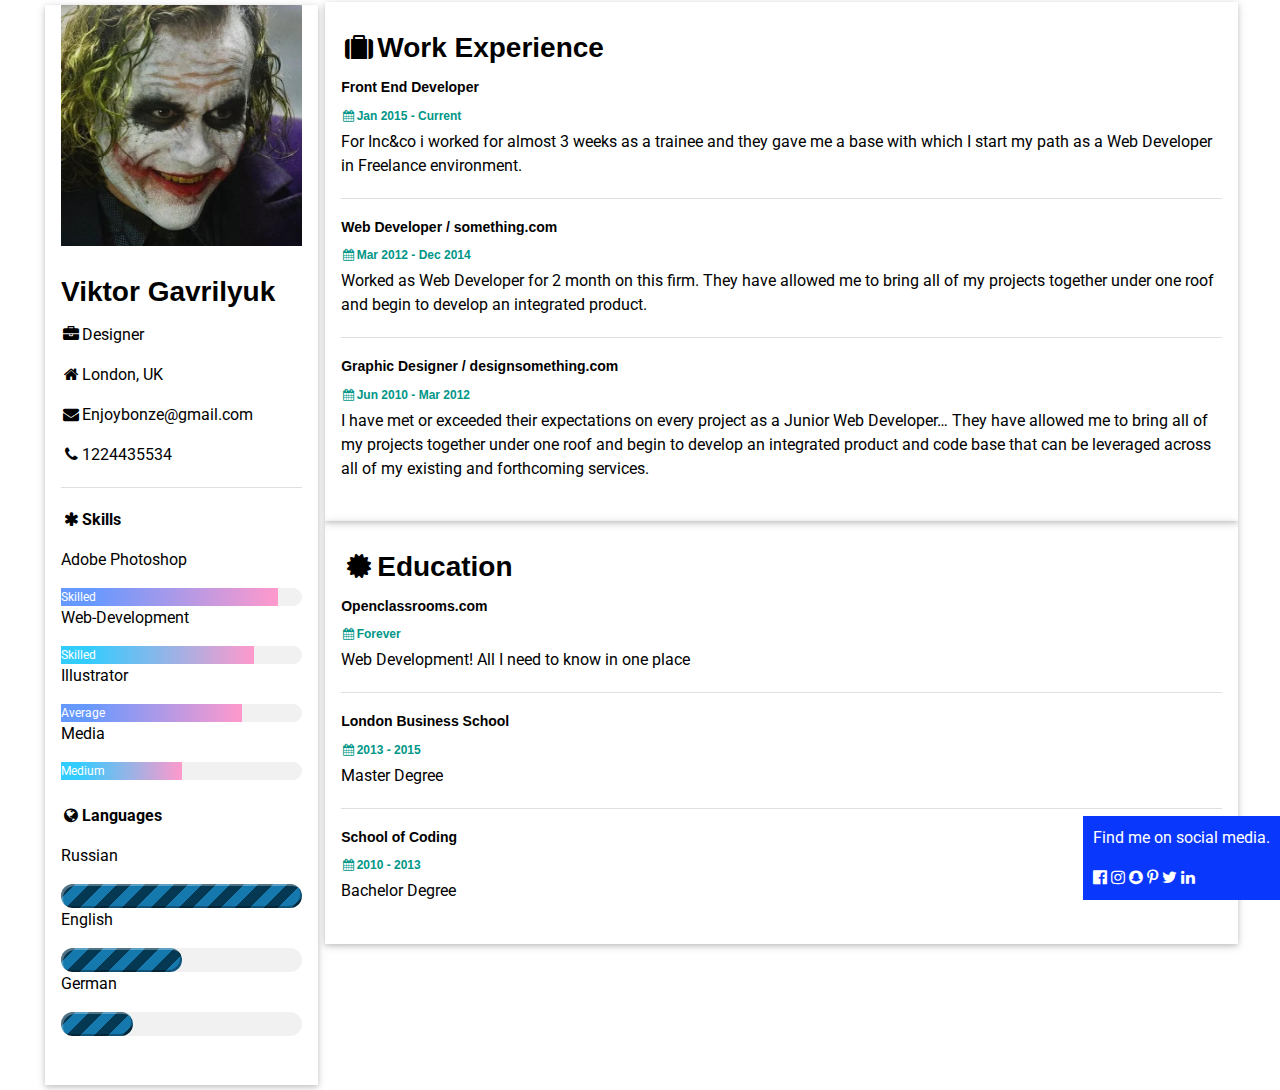
==== commit b3440dd3: "123" ====
--- a/FirstPage.html
+++ b/FirstPage.html
@@ -1,6 +1,5 @@
 <!DOCTYPE html>
 <html lang="en">
-<html>
 <head>
   <title>Resume</title>
   <meta charset="UTF-8">
--- a/Project3.css
+++ b/Project3.css
@@ -224,14 +224,6 @@
 
 .FiP-p {
   display: block;
-  -webkit-margin-before: 1em;
-          margin-block-start: 1em;
-  -webkit-margin-after: 1em;
-          margin-block-end: 1em;
-  -webkit-margin-start: 0px;
-          margin-inline-start: 0px;
-  -webkit-margin-end: 0px;
-          margin-inline-end: 0px;
 }
 
 .FiP-text-teal {
@@ -575,14 +567,6 @@
 
 p {
   display: block;
-  -webkit-margin-before: 1em;
-          margin-block-start: 1em;
-  -webkit-margin-after: 1em;
-          margin-block-end: 1em;
-  -webkit-margin-start: 0px;
-          margin-inline-start: 0px;
-  -webkit-margin-end: 0px;
-          margin-inline-end: 0px;
 }
 
 #portfolio {
@@ -1685,15 +1669,6 @@
   opacity: 0;
 }
 
-.lazyloading {
-  opacity: 1;
-  -webkit-transition: opacity 300ms;
-  transition: opacity 300ms;
-  background: #f7f7f7 url(/assets/img/icons/ajax-loader.gif) no-repeat center;
-  min-height: 60px;
-  min-width: 60px;
-}
-
 .circle-line:after {
   display: block;
   content: "";
